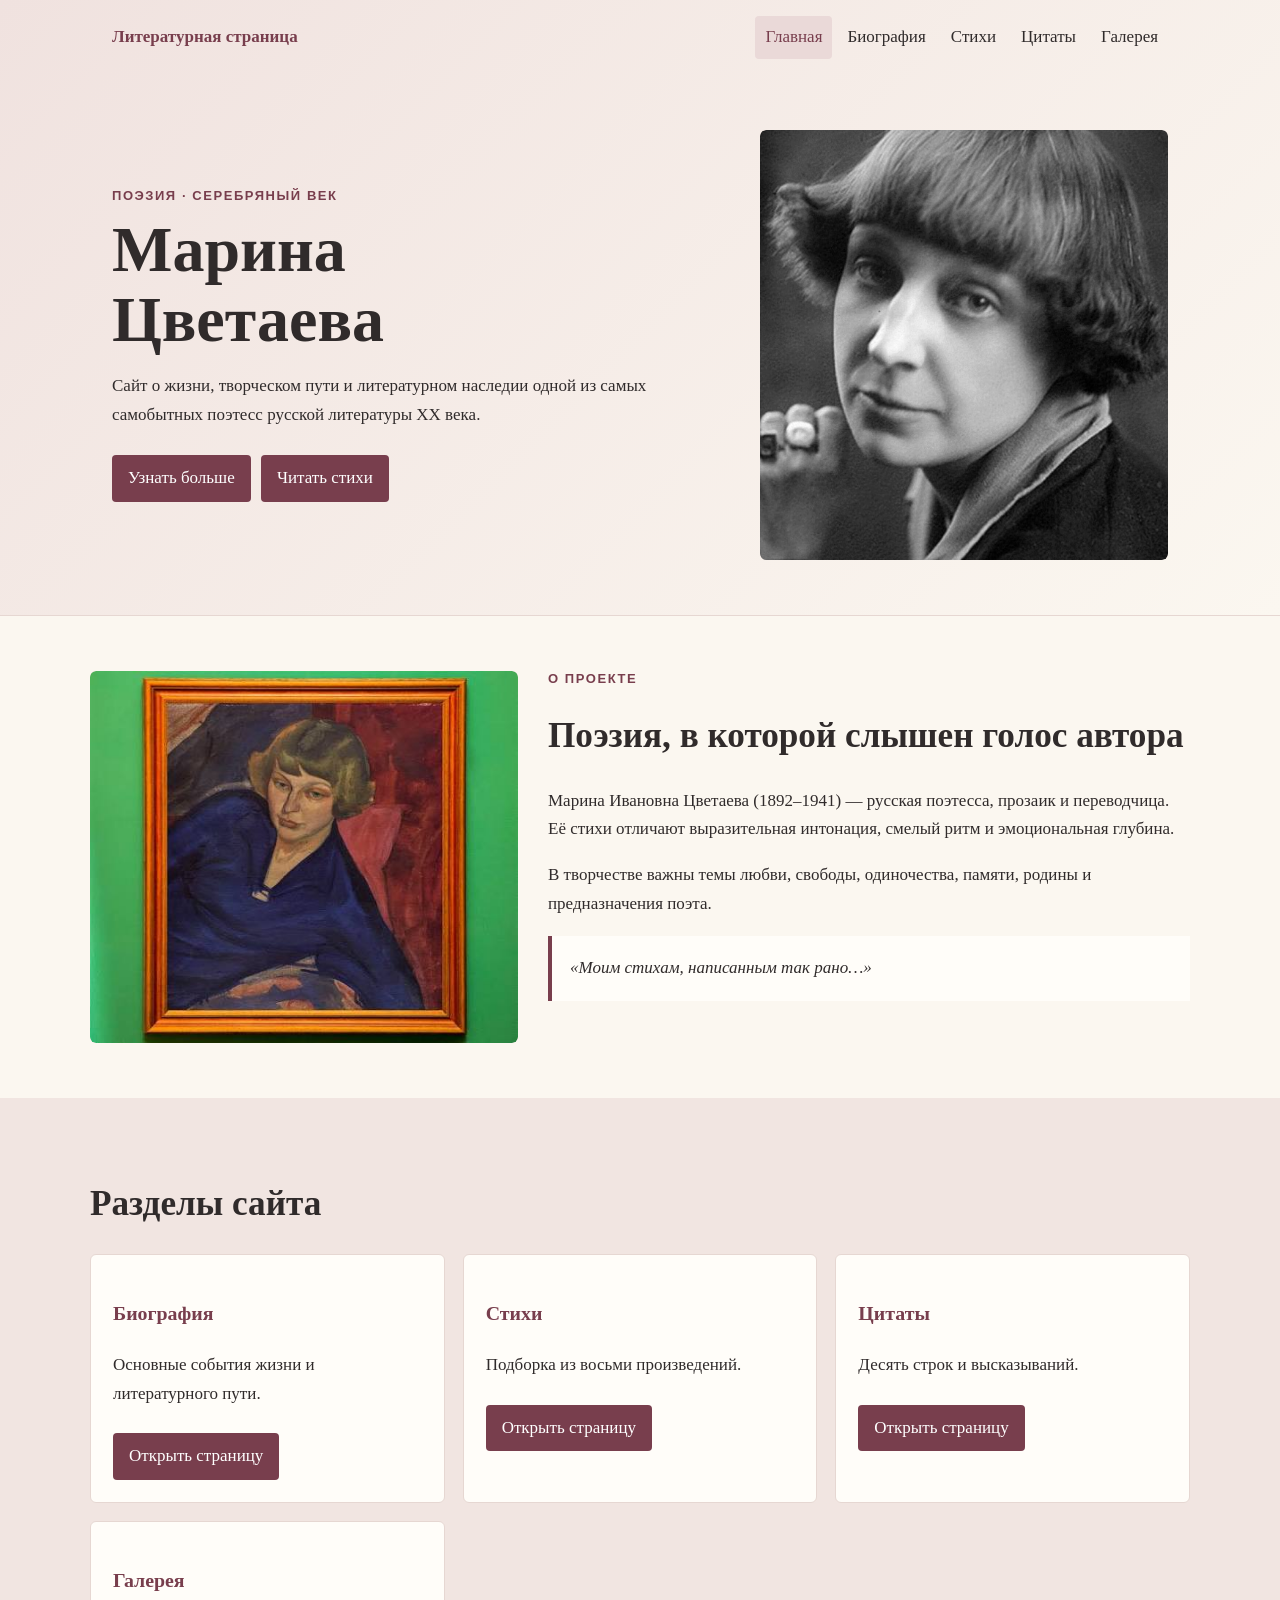
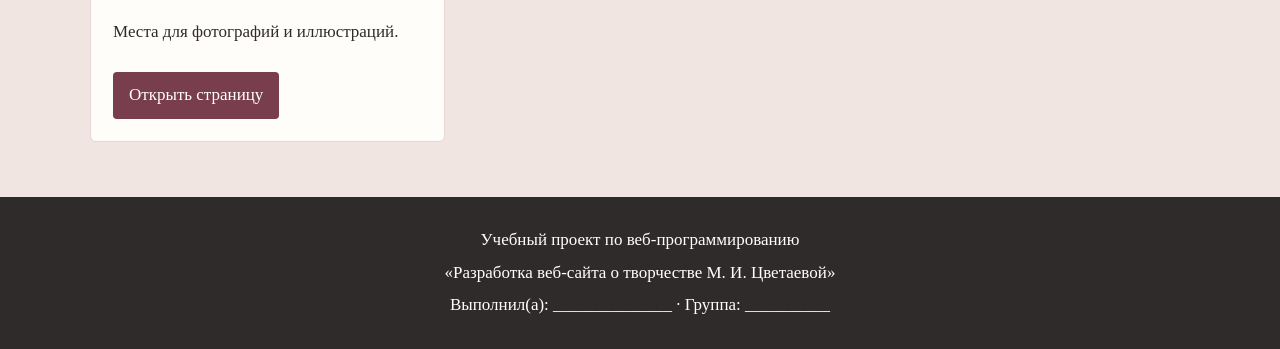
==== index.html @ 36ae3f71 "Add files via upload" ====
<!DOCTYPE html>
<html lang="ru">
 <head>
  <meta charset="UTF-8">
  <meta content="width=device-width,initial-scale=1" name="viewport"/>
  <title>
   Марина Цветаева
  </title>
  <link href="style.css" rel="stylesheet"/>
 </head>
 <body>
  <!-- ШАПКА САЙТА: меню и первый экран -->
  <header>
   <nav>
    <a class="brand" href="index.html">
     Литературная страница
    </a>
    <div class="links">
     <a class="active" href="index.html">
      Главная
     </a>
     <a class="" href="biography.html">
      Биография
     </a>
     <a class="" href="poems.html">
      Стихи
     </a>
     <a class="" href="quotes.html">
      Цитаты
     </a>
     <a class="" href="gallery.html">
      Галерея
     </a>
    </div>
   </nav>
   <div class="hero">
    <div>
     <div class="eyebrow">
      Поэзия · Серебряный век
     </div>
     <h1>
      Марина
      <br/>
      Цветаева
     </h1>
     <p>
      Сайт о жизни, творческом пути и литературном наследии одной из самых самобытных поэтесс русской литературы XX века.
     </p>
     <a class="button" href="biography.html">
      Узнать больше
     </a>
     <a class="button" href="poems.html">
      Читать стихи
     </a>
    </div>
    <div class="photo-frame hero-photo">
     <img alt="Портрет Марины Цветаевой" class="site-photo" src="images/cvetaeva-portrait.png"/>
    </div>
   </div>
  </header>
  <!-- ОСНОВНОЕ СОДЕРЖИМОЕ ГЛАВНОЙ СТРАНИЦЫ -->
  <main>
   <section>
    <div class="container two">
     <div class="photo-frame">
      <img alt="Прижизненный портрет Марины Цветаевой" class="site-photo" src="images/cvetaeva-painting.png"/>
     </div>
     <div>
      <div class="eyebrow">
       О проекте
      </div>
      <h2>
       Поэзия, в которой слышен голос автора
      </h2>
      <p>
       Марина Ивановна Цветаева (1892–1941) — русская поэтесса, прозаик и переводчица. Её стихи отличают выразительная интонация, смелый ритм и эмоциональная глубина.
      </p>
      <p>
       В творчестве важны темы любви, свободы, одиночества, памяти, родины и предназначения поэта.
      </p>
      <div class="quote">
       «Моим стихам, написанным так рано…»
      </div>
     </div>
    </div>
   </section>
   <section class="soft">
    <div class="container">
     <h2>
      Разделы сайта
     </h2>
     <div class="grid">
      <article class="card">
       <h3>
        Биография
       </h3>
       <p>
        Основные события жизни и литературного пути.
       </p>
       <a class="button" href="biography.html">
        Открыть страницу
       </a>
      </article>
      <article class="card">
       <h3>
        Стихи
       </h3>
       <p>
        Подборка из восьми произведений.
       </p>
       <a class="button" href="poems.html">
        Открыть страницу
       </a>
      </article>
      <article class="card">
       <h3>
        Цитаты
       </h3>
       <p>
        Десять строк и высказываний.
       </p>
       <a class="button" href="quotes.html">
        Открыть страницу
       </a>
      </article>
      <article class="card">
       <h3>
        Галерея
       </h3>
       <p>
        Места для фотографий и иллюстраций.
       </p>
       <a class="button" href="gallery.html">
        Открыть страницу
       </a>
      </article>
     </div>
    </div>
   </section>
  </main>
  <!-- ПОДВАЛ: информация об учебном проекте -->
  <footer>
   <p>
    Учебный проект по веб-программированию
   </p>
   <p>
    «Разработка веб-сайта о творчестве М. И. Цветаевой»
   </p>
   <p>
    Выполнил(а): ______________ · Группа: __________
   </p>
  </footer>
 </body>
</html>
---- style.css ----
/* ОБЩИЕ СТИЛИ: цвета, шрифты, отступы и оформление блоков */
body {
    margin:0;
    background:#fbf7f0;
    color:#302b2b;
    font:17px/1.7 Georgia,'Times New Roman',serif;
}
* {
    box-sizing:border-box;
}
header {
    background:linear-gradient(135deg,#f0e2df,#fbf7f0);
    border-bottom:1px solid #e6d7d2;
}
nav {
    max-width:1100px;
    margin:auto;
    padding:16px 22px;
    display:flex;
    justify-content:space-between;
    align-items:center;
    gap:12px;
    flex-wrap:wrap;
}
.brand {
    color:#783e4d;
    font-weight:bold;
    text-decoration:none;
}
.links {
    display:flex;
    gap:5px;
    flex-wrap:wrap;
}
.links a {
    padding:7px 10px;
    border-radius:4px;
    text-decoration:none;
    color:#302b2b;
}
.links a:hover,.links .active {
    background:#ead9d8;
    color:#783e4d;
}
.hero {
    max-width:1100px;
    margin:auto;
    padding:55px 22px;
    display:grid;
    grid-template-columns:1.2fr .8fr;
    gap:35px;
    align-items:center;
}
h1 {
    font-size:clamp(2.5rem,5vw,4.4rem);
    line-height:1.1;
    margin:12px 0;
}
h2 {
    font-size:2.2rem;
    line-height:1.2;
}
h3 {
    color:#783e4d;
}
.eyebrow {
    color:#783e4d;
    text-transform:uppercase;
    letter-spacing:.12em;
    font:bold 13px Arial;
}
.button {
    display:inline-block;
    background:#783e4d;
    color:white;
    text-decoration:none;
    padding:9px 16px;
    border-radius:4px;
    margin:8px 6px 0 0;
    transition:.2s;
}
.button:hover {
    background:#5e2d3a;
    transform:translateY(-2px);
}
section {
    padding:55px 22px;
}
.container {
    max-width:1100px;
    margin:auto;
}
.soft {
    background:#f1e5e1;
}
.grid {
    display:grid;
    grid-template-columns:repeat(3,1fr);
    gap:18px;
}
.two {
    display:grid;
    grid-template-columns:.8fr 1.2fr;
    gap:30px;
}
.card,.poem {
    padding:22px;
    background:#fffdf9;
    border:1px solid #e6d7d2;
    border-radius:6px;
}
.card:hover {
    transform:translateY(-2px);
}
.placeholder {
    min-height:250px;
    border:2px dashed #b99ca2;
    background:#ffffff70;
    display:flex;
    align-items:center;
    justify-content:center;
    text-align:center;
    padding:18px;
    color:#756b68;
    border-radius:6px;
}
.placeholder img {
    width:100%;
    height:100%;
    object-fit:cover;
}
.poems {
    display:grid;
    grid-template-columns:repeat(2,1fr);
    gap:18px;
}
.poem-text {
    white-space:pre-line;
}
.quote {
    padding:18px;
    border-left:4px solid #783e4d;
    background:#fffdf9;
    font-style:italic;
}
.gallery {
    display:grid;
    grid-template-columns:repeat(3,1fr);
    gap:18px;
}
.gallery figure {
    margin:0;
}
.gallery .placeholder {
    min-height:200px;
}
figcaption {
    font-size:14px;
    color:#756b68;
}
footer {
    background:#302b2b;
    color:#fff;
    padding:25px;
    text-align:center;
}
footer p {
    margin:4px;
}
.timeline {
    border-left:2px solid #c7aab0;
    padding-left:22px;
}
.timeline article {
    margin:20px 0;
}
.year {
    color:#783e4d;
    font-weight:bold;
}
.note {
    padding:15px;
    background:#fffaf5;
    border:1px solid #e6d7d2;
}

/* АДАПТИВНОСТЬ: правила для экранов шириной до 760 пикселей */
@media(max-width:760px) {
    .hero,.two {
        grid-template-columns:1fr;
    }
    .grid,.poems,.gallery {
        grid-template-columns:1fr;
    }
    nav {
        justify-content:center;
    }
}


/* ФОТОГРАФИИ: единое отображение изображений на страницах */
.photo-frame {
    min-height: 250px;
    overflow: hidden;
    border-radius: 6px;
    background: #eadfda;
    display: flex;
    align-items: center;
    justify-content: center;
}
.site-photo {
    display: block;
    width: 100%;
    height: 100%;
    min-height: 250px;
    object-fit: cover;
    border-radius: 6px;
}
.hero-photo {
    min-height: 320px;
}
.hero-photo .site-photo {
    min-height: 320px;
    max-height: 430px;
}
.gallery .site-photo {
    height: 230px;
    min-height: 230px;
}


/* Отображение добавленных фотографий */
.image-frame { overflow: hidden; padding: 0; }
.image-frame img { display: block; width: 100%; height: 100%; max-height: 440px; object-fit: cover; }
.gallery figure img { display: block; width: 100%; height: 240px; object-fit: cover; border-radius: 10px; cursor: zoom-in; }
.gallery figure { min-width: 0; }
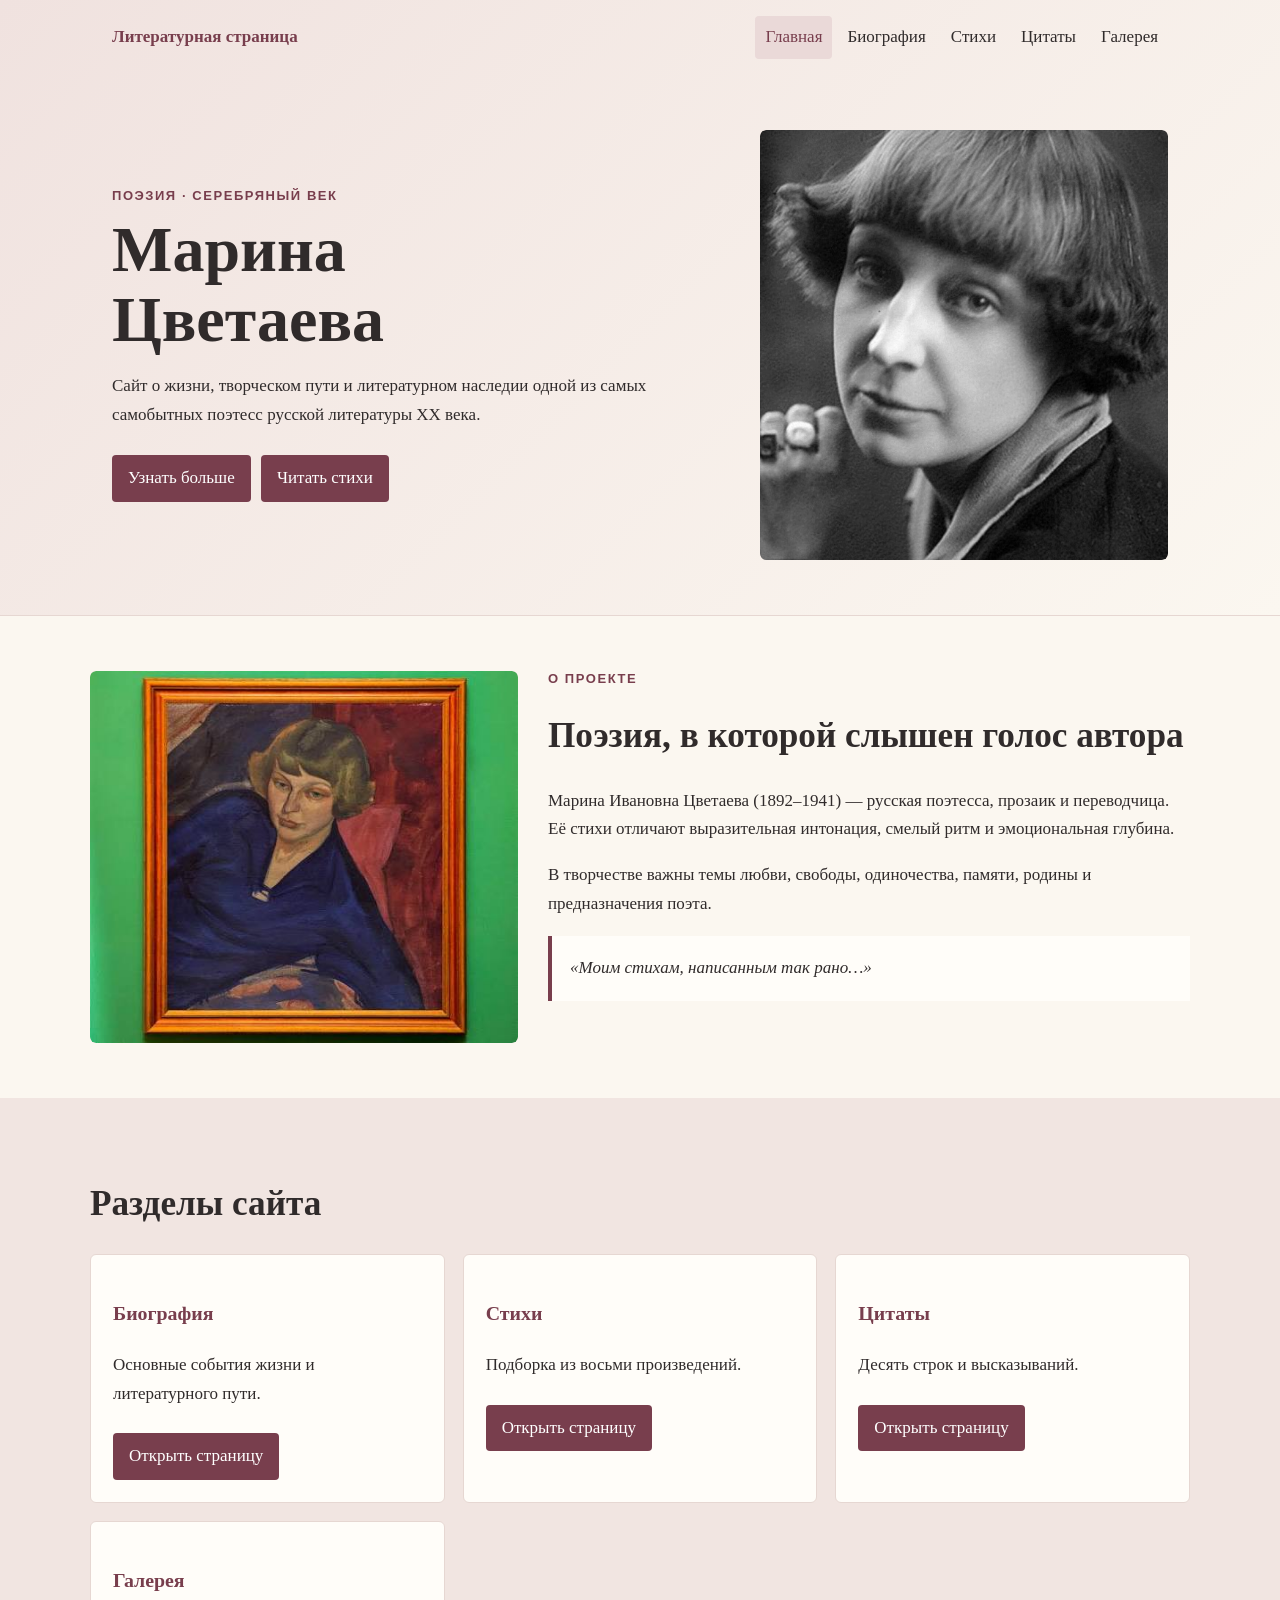
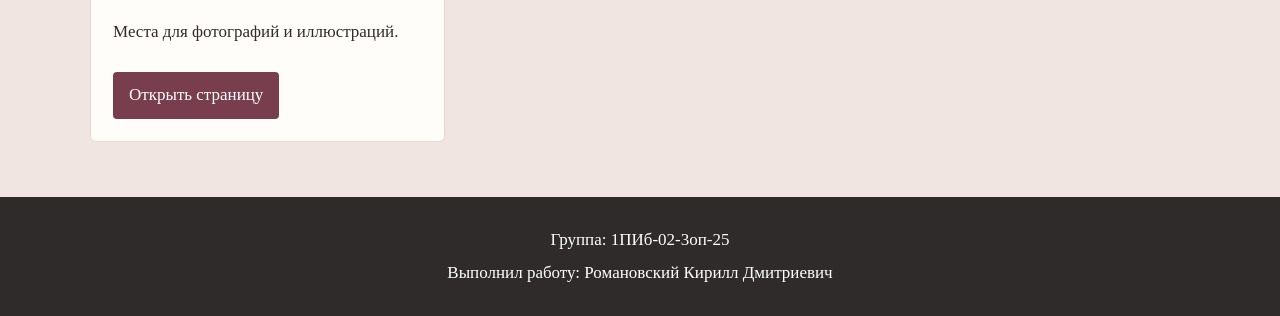
==== commit 8520bd84: "Update index.html" ====
--- a/index.html
+++ b/index.html
@@ -141,13 +141,10 @@
   <!-- ПОДВАЛ: информация об учебном проекте -->
   <footer>
    <p>
-    Учебный проект по веб-программированию
+   Группа: 1ПИб-02-3оп-25
    </p>
    <p>
-    «Разработка веб-сайта о творчестве М. И. Цветаевой»
-   </p>
-   <p>
-    Выполнил(а): ______________ · Группа: __________
+    Выполнил работу: Романовский Кирилл Дмитриевич
    </p>
   </footer>
  </body>
